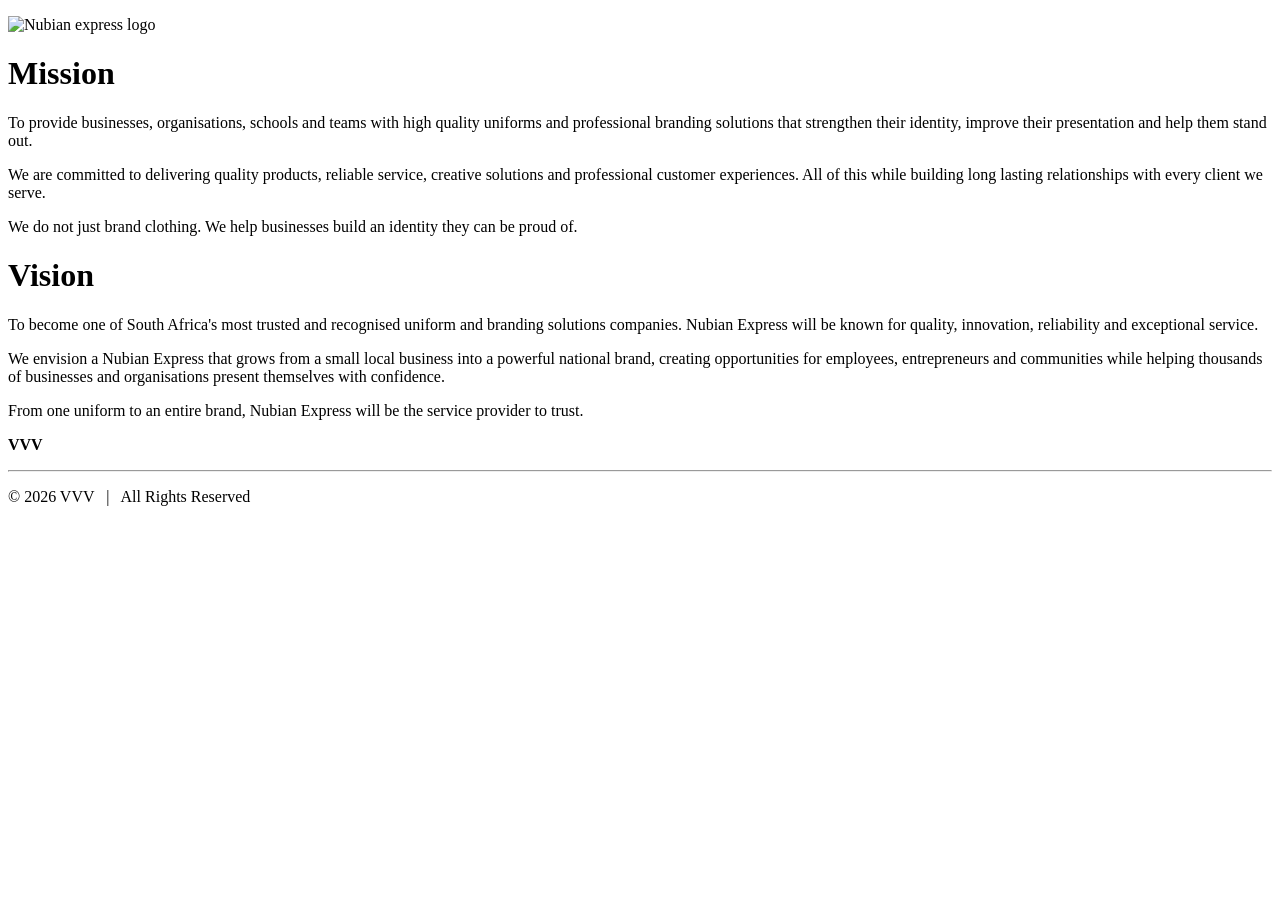
==== about.html @ 1614565c "Updates on the files, containing code." ====
<!DOCTYPE html>
<html lang="en">


<header>
    <meta charset="UTF-8">
    <meta name="viewport" content="width=device-width, initial-scale=1.0">
    <title>Mission & Vision - Nubian Express</title>
 

        <p>
             <img src="images/Logo colour.jpeg"  
                 alt="Nubian express logo"
                 width="120">
        </p>

     

    </header>

<body>

    <h1>Mission</h1>
    <p>To provide businesses, organisations, schools and teams with high quality uniforms and professional branding solutions that strengthen their identity, improve their presentation and help them stand out.</p>
    <p>We are committed to delivering quality products, reliable service, creative solutions and professional customer experiences. All of this while building long lasting relationships with every client we serve.</p>
    <p>We do not just brand clothing. We help businesses build an identity they can be proud of.</p>

    <h1>Vision</h1>
    <p>To become one of South Africa's most trusted and recognised uniform and branding solutions companies. Nubian Express will be known for quality, innovation, reliability and exceptional service.</p>
    <p>We envision a Nubian Express that grows from a small local business into a powerful national brand, creating opportunities for employees, entrepreneurs and communities while helping thousands of businesses and organisations present themselves with confidence.</p>
    <p>From one uniform to an entire brand, Nubian Express will be the service provider to trust.</p>

</body>

   <footer>

        <p>
            <strong>VVV</strong>
        </p>
        <hr>

        <p>
            &copy; 2026 VVV
            &nbsp; | &nbsp;
            All Rights Reserved
        </p>

    </footer>

</html>
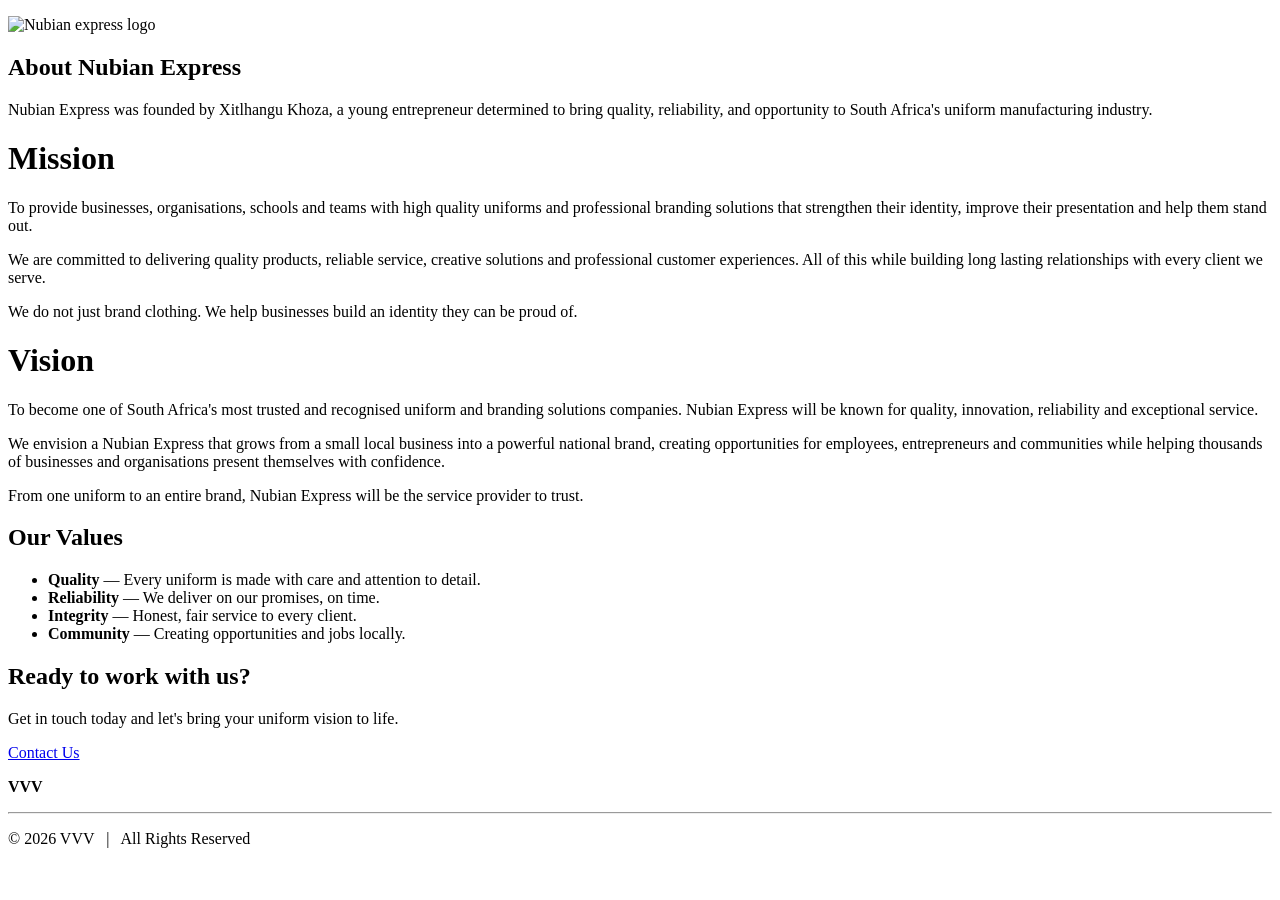
==== commit 7f6ddebf: "Updates on the README page. Few details added too" ====
--- a/about.html
+++ b/about.html
@@ -20,6 +20,12 @@
 
 <body>
 
+    <section class="intro">
+    <h1>About Nubian Express</h1>
+    <p>Nubian Express was founded by Xitlhangu Khoza, a young entrepreneur determined to bring quality, reliability, and opportunity to South Africa's uniform manufacturing industry.</p>
+</section>
+
+
     <h1>Mission</h1>
     <p>To provide businesses, organisations, schools and teams with high quality uniforms and professional branding solutions that strengthen their identity, improve their presentation and help them stand out.</p>
     <p>We are committed to delivering quality products, reliable service, creative solutions and professional customer experiences. All of this while building long lasting relationships with every client we serve.</p>
@@ -29,11 +35,22 @@
     <p>To become one of South Africa's most trusted and recognised uniform and branding solutions companies. Nubian Express will be known for quality, innovation, reliability and exceptional service.</p>
     <p>We envision a Nubian Express that grows from a small local business into a powerful national brand, creating opportunities for employees, entrepreneurs and communities while helping thousands of businesses and organisations present themselves with confidence.</p>
     <p>From one uniform to an entire brand, Nubian Express will be the service provider to trust.</p>
-
+   
+    <h2>Our Values</h2>
+<ul>
+    <li><strong>Quality</strong> — Every uniform is made with care and attention to detail.</li>
+    <li><strong>Reliability</strong> — We deliver on our promises, on time.</li>
+    <li><strong>Integrity</strong> — Honest, fair service to every client.</li>
+    <li><strong>Community</strong> — Creating opportunities and jobs locally.</li>
+</ul>
 </body>
 
    <footer>
-
+<section class="cta">
+    <h2>Ready to work with us?</h2>
+    <p>Get in touch today and let's bring your uniform vision to life.</p>
+    <a href="contact.html" class="cta-btn">Contact Us</a>
+</section>
         <p>
             <strong>VVV</strong>
         </p>
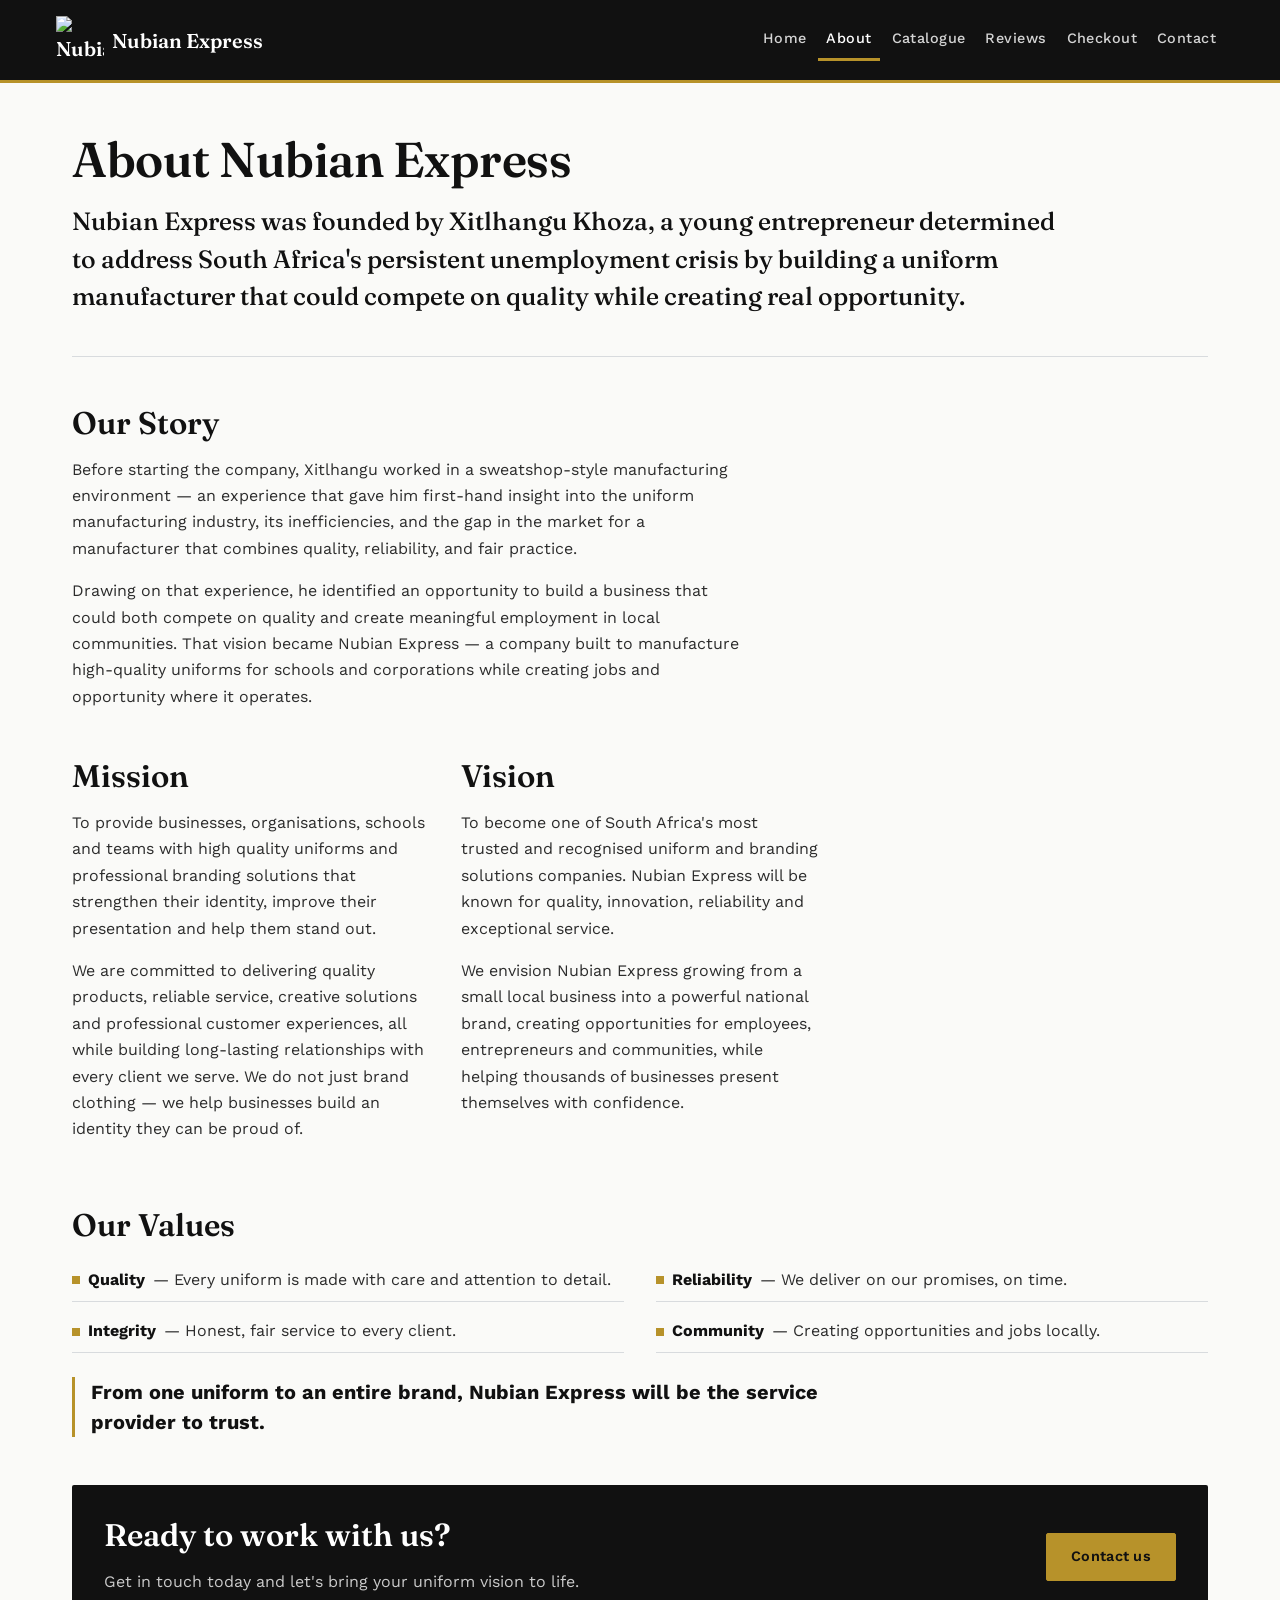
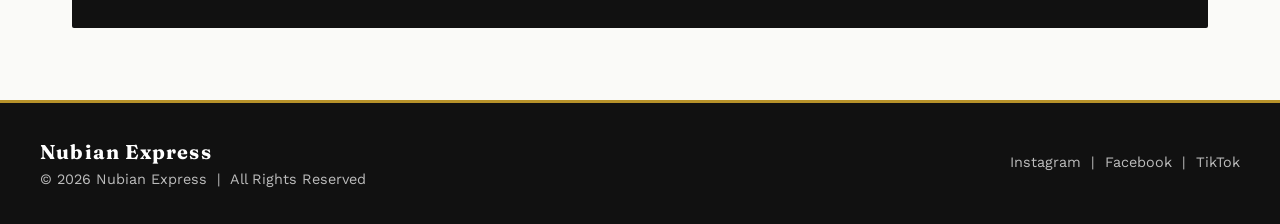
==== commit b428c7c9: "Upate to the Nubian Express website- CSS This is an update to the website. I have added aesthetic fe" ====
--- a/about.html
+++ b/about.html
@@ -1,71 +1,108 @@
 <!DOCTYPE html>
 <html lang="en">
 
-
-<header>
+<head>
     <meta charset="UTF-8">
     <meta name="viewport" content="width=device-width, initial-scale=1.0">
-    <title>Mission & Vision - Nubian Express</title>
- 
-
-        <p>
-             <img src="images/Logo colour.jpeg"  
-                 alt="Nubian express logo"
-                 width="120">
-        </p>
-
-     
-
-    </header>
+    <title>About - Nubian Express</title>
+    <link rel="stylesheet" href="css/style.css">
+</head>
 
 <body>
 
-    <section class="intro">
-    <h1>About Nubian Express</h1>
-    <p>Nubian Express was founded by Xitlhangu Khoza, a young entrepreneur determined to bring quality, reliability, and opportunity to South Africa's uniform manufacturing industry.</p>
-</section>
+    <header class="site-header">
+        <div class="site-header__inner">
+            <a href="index.html" class="site-header__logo">
+                <img src="images/Logo colour.jpeg" alt="Nubian Express logo" width="120" height="120">
+                Nubian Express
+            </a>
 
+            <button class="nav-toggle" aria-expanded="false" aria-controls="site-nav">
+                <span class="nav-toggle__bar"></span>
+                <span class="nav-toggle__bar"></span>
+                <span class="nav-toggle__bar"></span>
+                <span class="sr-only">Menu</span>
+            </button>
 
-    <h1>Mission</h1>
-    <p>To provide businesses, organisations, schools and teams with high quality uniforms and professional branding solutions that strengthen their identity, improve their presentation and help them stand out.</p>
-    <p>We are committed to delivering quality products, reliable service, creative solutions and professional customer experiences. All of this while building long lasting relationships with every client we serve.</p>
-    <p>We do not just brand clothing. We help businesses build an identity they can be proud of.</p>
+            <nav class="site-nav" id="site-nav">
+                <ul>
+                    <li><a href="index.html">Home</a></li>
+                    <li><a href="about.html" aria-current="page">About</a></li>
+                    <li><a href="catalogue.html">Catalogue</a></li>
+                    <li><a href="reviews.html">Reviews</a></li>
+                    <li><a href="checkout.html">Checkout</a></li>
+                    <li><a href="contact.html">Contact</a></li>
+                </ul>
+            </nav>
+        </div>
+    </header>
 
-    <h1>Vision</h1>
-    <p>To become one of South Africa's most trusted and recognised uniform and branding solutions companies. Nubian Express will be known for quality, innovation, reliability and exceptional service.</p>
-    <p>We envision a Nubian Express that grows from a small local business into a powerful national brand, creating opportunities for employees, entrepreneurs and communities while helping thousands of businesses and organisations present themselves with confidence.</p>
-    <p>From one uniform to an entire brand, Nubian Express will be the service provider to trust.</p>
-   
-    <h2>Our Values</h2>
-<ul>
-    <li><strong>Quality</strong> — Every uniform is made with care and attention to detail.</li>
-    <li><strong>Reliability</strong> — We deliver on our promises, on time.</li>
-    <li><strong>Integrity</strong> — Honest, fair service to every client.</li>
-    <li><strong>Community</strong> — Creating opportunities and jobs locally.</li>
-</ul>
+    <main>
+
+        <section class="page-intro">
+            <h1>About Nubian Express</h1>
+            <p class="lead">Nubian Express was founded by Xitlhangu Khoza, a young entrepreneur determined to address South Africa's persistent unemployment crisis by building a uniform manufacturer that could compete on quality while creating real opportunity.</p>
+        </section>
+
+        <section class="section">
+            <h2>Our Story</h2>
+            <p>Before starting the company, Xitlhangu worked in a sweatshop-style manufacturing environment &mdash; an experience that gave him first-hand insight into the uniform manufacturing industry, its inefficiencies, and the gap in the market for a manufacturer that combines quality, reliability, and fair practice.</p>
+            <p>Drawing on that experience, he identified an opportunity to build a business that could both compete on quality and create meaningful employment in local communities. That vision became Nubian Express &mdash; a company built to manufacture high-quality uniforms for schools and corporations while creating jobs and opportunity where it operates.</p>
+        </section>
+
+        <div class="grid grid--two">
+
+            <section class="section">
+                <h2>Mission</h2>
+                <p>To provide businesses, organisations, schools and teams with high quality uniforms and professional branding solutions that strengthen their identity, improve their presentation and help them stand out.</p>
+                <p>We are committed to delivering quality products, reliable service, creative solutions and professional customer experiences, all while building long-lasting relationships with every client we serve. We do not just brand clothing &mdash; we help businesses build an identity they can be proud of.</p>
+            </section>
+
+            <section class="section">
+                <h2>Vision</h2>
+                <p>To become one of South Africa's most trusted and recognised uniform and branding solutions companies. Nubian Express will be known for quality, innovation, reliability and exceptional service.</p>
+                <p>We envision Nubian Express growing from a small local business into a powerful national brand, creating opportunities for employees, entrepreneurs and communities, while helping thousands of businesses present themselves with confidence.</p>
+            </section>
+
+        </div>
+
+        <section class="section">
+            <h2>Our Values</h2>
+            <ul class="list-columns">
+                <li><strong>Quality</strong> &mdash; Every uniform is made with care and attention to detail.</li>
+                <li><strong>Reliability</strong> &mdash; We deliver on our promises, on time.</li>
+                <li><strong>Integrity</strong> &mdash; Honest, fair service to every client.</li>
+                <li><strong>Community</strong> &mdash; Creating opportunities and jobs locally.</li>
+            </ul>
+            <p class="statement"><strong>From one uniform to an entire brand, Nubian Express will be the service provider to trust.</strong></p>
+        </section>
+
+        <section class="cta">
+            <div>
+                <h2>Ready to work with us?</h2>
+                <p>Get in touch today and let's bring your uniform vision to life.</p>
+            </div>
+            <a href="contact.html" class="btn btn--accent">Contact us</a>
+        </section>
+
+    </main>
+
+    <footer class="site-footer">
+        <div class="site-footer__inner">
+            <div>
+                <p><strong>Nubian Express</strong></p>
+                <p>&copy; 2026 Nubian Express &nbsp;|&nbsp; All Rights Reserved</p>
+            </div>
+            <p class="site-footer__social">
+                <a href="https://instagram.com/nubianexpress" target="_blank" rel="noopener">Instagram</a> &nbsp;|&nbsp;
+                <a href="https://facebook.com/NubianExpress" target="_blank" rel="noopener">Facebook</a> &nbsp;|&nbsp;
+                <a href="https://tiktok.com/@nubianexpress" target="_blank" rel="noopener">TikTok</a>
+            </p>
+        </div>
+    </footer>
+
+    <script src="js/nav.js"></script>
+
 </body>
 
-   <footer>
-<section class="cta">
-    <h2>Ready to work with us?</h2>
-    <p>Get in touch today and let's bring your uniform vision to life.</p>
-    <a href="contact.html" class="cta-btn">Contact Us</a>
-</section>
-        <p>
-            <strong>VVV</strong>
-        </p>
-        <hr>
-
-        <p>
-            &copy; 2026 VVV
-            &nbsp; | &nbsp;
-            All Rights Reserved
-        </p>
-
-    </footer>
-
 </html>
-
-
-
-
--- a/css/style.css
+++ b/css/style.css
@@ -0,0 +1,857 @@
+/* ==========================================================================
+   NUBIAN EXPRESS â€” MAIN STYLESHEET
+   WEDE5020 Part 2
+   --------------------------------------------------------------------------
+   Built from the Nubian Express Website Proposal (Aug 2026):
+     - Positioning: upper-class, high-end uniform manufacturer
+     - Palette:  Gold (accent) / Silver (secondary accent) /
+                 Black (primary text & backgrounds) / White (negative space)
+     - Type:     heading font in the role of "Azurite Stockholm" (premium,
+                 distinctive) and body font in the role of "Clear Sans"
+                 (clean, highly legible). Both of those named fonts are paid
+                 commercial fonts with no free web-licence, so Fraunces and
+                 Work Sans stand in for them here â€” same roles, same feel,
+                 free to embed. Swap the two font-family stacks in section 2
+                 if a licence for the originals is purchased later.
+   --------------------------------------------------------------------------
+   Contents
+     1. CSS reset
+     2. Design tokens (custom properties)
+     3. Base styles
+     4. Typography
+     5. Layout (Flexbox + CSS Grid)
+     6. Header and navigation
+     7. Components (cards, forms, buttons, calculator, reviews, checkout)
+     8. Footer
+     9. Media queries / breakpoints
+   ========================================================================== */
+
+/* Web fonts â€” @import must be the first rule in the file. */
+@import url("https://fonts.googleapis.com/css2?family=Fraunces:opsz,wght@9..144,400;9..144,500;9..144,600;9..144,700&family=Work+Sans:wght@400;500;600;700&display=swap");
+
+
+/* ==========================================================================
+   1. CSS RESET
+   ========================================================================== */
+
+*,
+*::before,
+*::after {
+    margin: 0;
+    padding: 0;
+    box-sizing: border-box;
+}
+
+html {
+    -webkit-text-size-adjust: 100%;
+    scroll-behavior: smooth;
+}
+
+img,
+picture,
+iframe {
+    display: block;
+    max-width: 100%;
+}
+
+ul,
+ol {
+    list-style: none;
+}
+
+a {
+    text-decoration: none;
+    color: inherit;
+}
+
+button,
+input,
+select,
+textarea {
+    font: inherit;
+    color: inherit;
+}
+
+table {
+    border-collapse: collapse;
+    width: 100%;
+}
+
+
+/* ==========================================================================
+   2. DESIGN TOKENS
+   ========================================================================== */
+
+:root {
+
+    /* --- Colour scheme: Gold / Silver / Black / White, per the proposal --- */
+    --gold:         #b7922a;   /* accent â€” headings, highlights, CTAs        */
+    --gold-dark:    #8f7120;   /* accent, darkened for hover/active states   */
+    --gold-tint:    #f4ecd8;   /* pale gold wash for subtle surfaces         */
+    --silver:       #9aa1a8;   /* secondary accent â€” supporting text/detail  */
+    --silver-light: #d8dbde;   /* hairlines, borders on dark surfaces        */
+    --ink:          #111111;   /* primary text & backgrounds â€” authority     */
+    --ink-soft:     #1d1d1d;   /* raised panels on a black background        */
+    --white:        #ffffff;
+    --paper:        #fafaf8;   /* page background â€” clean, uncluttered       */
+    --body-text:    #2c2c2c;
+
+    /* --- Typography --- */
+    --font-heading: "Fraunces", Georgia, "Times New Roman", serif;
+    --font-body:    "Work Sans", "Segoe UI", system-ui, sans-serif;
+
+    /* Modular type scale, ratio 1.25, base 1rem = 16px */
+    --size-xs:   0.8rem;
+    --size-sm:   0.9rem;
+    --size-base: 1rem;
+    --size-md:   1.25rem;
+    --size-lg:   1.563rem;
+    --size-xl:   1.953rem;
+    --size-2xl:  2.441rem;
+    --size-3xl:  3.052rem;
+
+    --leading-tight: 1.15;
+    --leading-normal: 1.65;
+
+    /* --- Spacing scale --- */
+    --space-1: 0.25rem;
+    --space-2: 0.5rem;
+    --space-3: 1rem;
+    --space-4: 1.5rem;
+    --space-5: 2rem;
+    --space-6: 3rem;
+    --space-7: 4.5rem;
+
+    /* --- Other --- */
+    --radius: 2px;
+    --shadow-card: 0 1px 2px rgba(17, 17, 17, 0.06),
+                   0 10px 26px rgba(17, 17, 17, 0.08);
+    --shadow-lift: 0 2px 6px rgba(17, 17, 17, 0.10),
+                   0 18px 44px rgba(17, 17, 17, 0.14);
+    --wrapper: 75rem;
+}
+
+
+/* ==========================================================================
+   3. BASE STYLES
+   ========================================================================== */
+
+body {
+    font-family: var(--font-body);
+    font-size: var(--size-base);
+    line-height: var(--leading-normal);
+    color: var(--body-text);
+    background-color: var(--paper);
+    display: flex;
+    flex-direction: column;
+    min-height: 100vh;
+}
+
+main {
+    flex: 1;
+    width: 100%;
+    max-width: var(--wrapper);
+    margin: 0 auto;
+    padding: var(--space-5) var(--space-3) var(--space-7);
+}
+
+hr {
+    border: 0;
+    border-top: 1px solid var(--silver-light);
+    margin: var(--space-5) 0;
+}
+
+.sr-only {
+    position: absolute;
+    width: 1px;
+    height: 1px;
+    overflow: hidden;
+    clip: rect(0 0 0 0);
+    white-space: nowrap;
+}
+
+::selection {
+    background-color: var(--gold);
+    color: var(--ink);
+}
+
+
+/* ==========================================================================
+   4. TYPOGRAPHY
+   ========================================================================== */
+
+h1, h2, h3 {
+    font-family: var(--font-heading);
+    color: var(--ink);
+    line-height: var(--leading-tight);
+    text-wrap: balance;
+}
+
+h1 {
+    font-size: var(--size-2xl);
+    font-weight: 600;
+    letter-spacing: -0.01em;
+    margin-bottom: var(--space-3);
+}
+
+h2 {
+    font-size: var(--size-xl);
+    font-weight: 600;
+    margin-bottom: var(--space-3);
+}
+
+h3 {
+    font-size: var(--size-md);
+    font-weight: 600;
+    margin-bottom: var(--space-2);
+}
+
+p {
+    margin-bottom: var(--space-3);
+    max-width: 68ch;
+}
+
+strong {
+    font-weight: 700;
+    color: var(--ink);
+}
+
+em {
+    color: var(--silver);
+    font-style: italic;
+}
+
+main p a {
+    color: var(--gold-dark);
+    font-weight: 500;
+    border-bottom: 1px solid currentColor;
+    transition: color 0.15s ease;
+}
+
+main p a:hover   { color: var(--ink); }
+main p a:focus-visible { outline: 3px solid var(--gold); outline-offset: 2px; }
+main p a:active  { color: var(--gold-dark); }
+
+.lead {
+    font-family: var(--font-heading);
+    font-size: var(--size-md);
+    font-weight: 500;
+    color: var(--ink);
+    line-height: 1.5;
+    max-width: 62ch;
+}
+
+.statement {
+    border-left: 3px solid var(--gold);
+    padding-left: var(--space-3);
+    font-size: var(--size-md);
+    line-height: 1.5;
+}
+
+.eyebrow {
+    display: inline-block;
+    font-family: var(--font-body);
+    font-size: var(--size-xs);
+    font-weight: 600;
+    color: var(--gold-dark);
+    margin-bottom: var(--space-2);
+}
+
+.price {
+    font-family: var(--font-heading);
+    font-size: var(--size-md);
+    font-weight: 600;
+    color: var(--ink);
+}
+
+
+/* ==========================================================================
+   5. LAYOUT
+   ========================================================================== */
+
+.section {
+    margin-bottom: var(--space-6);
+}
+
+.page-intro {
+    padding-bottom: var(--space-4);
+    border-bottom: 1px solid var(--silver-light);
+    margin-bottom: var(--space-6);
+}
+
+.grid {
+    display: grid;
+    grid-template-columns: 1fr;
+    gap: var(--space-4);
+    align-items: stretch;
+}
+
+.grid--two {
+    grid-template-columns: 1fr;
+}
+
+.list-columns {
+    display: grid;
+    grid-template-columns: 1fr;
+    gap: var(--space-2) var(--space-5);
+    margin-bottom: var(--space-4);
+}
+
+.list-columns li {
+    display: flex;
+    align-items: flex-start;
+    gap: var(--space-2);
+    padding: var(--space-2) 0;
+    border-bottom: 1px solid var(--silver-light);
+}
+
+.list-columns li::before {
+    content: "";
+    flex: 0 0 auto;
+    width: 0.5rem;
+    height: 0.5rem;
+    margin-top: 0.6rem;
+    background-color: var(--gold);
+}
+
+/* Named-area layout used on the contact page */
+.contact-layout {
+    display: grid;
+    grid-template-columns: 1fr;
+    grid-template-areas: "details" "form" "map";
+    gap: var(--space-5);
+}
+
+.contact-layout__details { grid-area: details; }
+.contact-layout__form    { grid-area: form; }
+.contact-layout__map     { grid-area: map; }
+
+/* Named-area layout used on the checkout page */
+.checkout-layout {
+    display: grid;
+    grid-template-columns: 1fr;
+    grid-template-areas: "details" "summary";
+    gap: var(--space-5);
+}
+
+.checkout-layout__details { grid-area: details; }
+.checkout-layout__summary { grid-area: summary; }
+
+
+/* ==========================================================================
+   6. HEADER AND NAVIGATION
+   ========================================================================== */
+
+.site-header {
+    background-color: var(--ink);
+    border-bottom: 3px solid var(--gold);
+}
+
+.site-header__inner {
+    width: 100%;
+    max-width: var(--wrapper);
+    margin: 0 auto;
+    padding: var(--space-3);
+    display: flex;
+    justify-content: space-between;
+    align-items: center;
+    gap: var(--space-3);
+}
+
+.site-header__logo {
+    display: flex;
+    align-items: center;
+    gap: var(--space-2);
+    font-family: var(--font-heading);
+    font-size: var(--size-md);
+    font-weight: 600;
+    color: var(--white);
+}
+
+.site-header__logo img {
+    width: 3rem;
+    height: 3rem;
+    object-fit: contain;
+}
+
+.nav-toggle {
+    display: flex;
+    flex-direction: column;
+    justify-content: center;
+    align-items: center;
+    gap: 5px;
+    width: 2.75rem;
+    height: 2.75rem;
+    background-color: transparent;
+    border: 1px solid rgba(255, 255, 255, 0.3);
+    border-radius: var(--radius);
+    cursor: pointer;
+}
+
+.nav-toggle__bar {
+    display: block;
+    width: 1.25rem;
+    height: 2px;
+    background-color: var(--white);
+}
+
+.nav-toggle:hover        { background-color: var(--ink-soft); border-color: var(--gold); }
+.nav-toggle:focus-visible{ outline: 3px solid var(--gold); outline-offset: 2px; }
+.nav-toggle:active        { background-color: var(--gold-dark); }
+
+.site-nav {
+    display: none;
+    width: 100%;
+}
+
+.site-nav.is-open {
+    display: block;
+}
+
+.site-nav ul {
+    display: flex;
+    flex-direction: column;
+    gap: var(--space-1);
+    padding-bottom: var(--space-3);
+}
+
+.site-nav a {
+    display: block;
+    padding: var(--space-2) var(--space-3);
+    font-size: var(--size-sm);
+    font-weight: 500;
+    letter-spacing: 0.03em;
+    color: rgba(255, 255, 255, 0.82);
+    border-left: 3px solid transparent;
+    transition: color 0.15s ease, background-color 0.15s ease;
+}
+
+.site-nav a:hover  { color: var(--white); background-color: var(--ink-soft); }
+.site-nav a:focus-visible { outline: 3px solid var(--gold); outline-offset: -3px; color: var(--white); }
+.site-nav a:active { background-color: var(--gold-dark); color: var(--white); }
+.site-nav a[aria-current="page"] { color: var(--white); border-left-color: var(--gold); }
+
+
+/* ==========================================================================
+   7. COMPONENTS
+   ========================================================================== */
+
+/* --- Hero (home page) --- */
+
+.hero {
+    background-color: var(--ink);
+    color: var(--white);
+    padding: var(--space-6) var(--space-4);
+    border-radius: var(--radius);
+    margin-bottom: var(--space-6);
+}
+
+.hero h1 { color: var(--white); }
+.hero .lead { color: rgba(255, 255, 255, 0.82); }
+
+/* --- Card: products, services, values --- */
+
+.card {
+    display: flex;
+    flex-direction: column;
+    background-color: var(--white);
+    border: 1px solid var(--silver-light);
+    border-top: 3px solid var(--ink);
+    border-radius: var(--radius);
+    box-shadow: var(--shadow-card);
+    overflow: hidden;
+    transition: box-shadow 0.2s ease, border-top-color 0.2s ease;
+}
+
+.card:hover        { box-shadow: var(--shadow-lift); border-top-color: var(--gold); }
+.card:focus-within { border-top-color: var(--gold); box-shadow: var(--shadow-lift); }
+
+.card__media { background-color: var(--paper); border-bottom: 1px solid var(--silver-light); }
+
+.card__media img {
+    width: 100%;
+    height: 14rem;
+    object-fit: cover;
+}
+
+.card__body {
+    display: flex;
+    flex-direction: column;
+    gap: var(--space-2);
+    padding: var(--space-4);
+    flex: 1;
+}
+
+.card__body p { margin-bottom: 0; max-width: none; }
+
+.card__title {
+    font-family: var(--font-heading);
+    font-size: var(--size-md);
+    font-weight: 600;
+    color: var(--ink);
+}
+
+/* --- Order form inside a product card --- */
+
+.order-form {
+    display: grid;
+    grid-template-columns: 1fr;
+    gap: var(--space-2);
+    margin-top: auto;
+    padding-top: var(--space-3);
+    border-top: 1px dashed var(--silver-light);
+}
+
+.field {
+    display: flex;
+    flex-direction: column;
+    gap: var(--space-1);
+}
+
+label {
+    font-size: var(--size-xs);
+    font-weight: 700;
+    letter-spacing: 0.05em;
+    color: var(--silver);
+}
+
+input, select, textarea {
+    width: 100%;
+    padding: 0.6rem 0.7rem;
+    font-size: var(--size-sm);
+    background-color: var(--white);
+    color: var(--ink);
+    border: 1px solid var(--silver-light);
+    border-radius: var(--radius);
+    transition: border-color 0.15s ease, box-shadow 0.15s ease;
+}
+
+input:hover, select:hover, textarea:hover { border-color: var(--silver); }
+
+input:focus, select:focus, textarea:focus {
+    outline: none;
+    border-color: var(--gold);
+    box-shadow: 0 0 0 3px rgba(183, 146, 42, 0.25);
+}
+
+textarea { resize: vertical; min-height: 9rem; }
+
+/* --- Buttons --- */
+
+button, .btn {
+    display: inline-block;
+    padding: 0.7rem var(--space-4);
+    font-family: var(--font-body);
+    font-size: var(--size-sm);
+    font-weight: 600;
+    letter-spacing: 0.02em;
+    text-align: center;
+    color: var(--white);
+    background-color: var(--ink);
+    border: 1px solid var(--ink);
+    border-radius: var(--radius);
+    cursor: pointer;
+    transition: background-color 0.15s ease, transform 0.08s ease;
+}
+
+button:hover, .btn:hover { background-color: var(--gold-dark); border-color: var(--gold-dark); }
+button:focus-visible, .btn:focus-visible { outline: 3px solid var(--gold); outline-offset: 2px; }
+button:active, .btn:active { transform: translateY(1px); }
+
+.btn--accent { background-color: var(--gold); border-color: var(--gold); color: var(--ink); }
+.btn--accent:hover { background-color: var(--gold-dark); border-color: var(--gold-dark); color: var(--white); }
+
+.btn--outline {
+    background-color: transparent;
+    color: var(--ink);
+    border-color: var(--ink);
+}
+
+.btn--outline:hover { background-color: var(--ink); color: var(--white); }
+
+/* --- Call to action panel --- */
+
+.cta {
+    background-color: var(--ink);
+    border-radius: var(--radius);
+    padding: var(--space-5);
+    margin-top: var(--space-6);
+    display: flex;
+    flex-direction: column;
+    align-items: flex-start;
+    gap: var(--space-4);
+}
+
+.cta h2, .cta p { color: var(--white); }
+.cta p { margin-bottom: 0; color: rgba(255, 255, 255, 0.78); }
+
+/* --- Contact details --- */
+
+.contact-details p {
+    padding-bottom: var(--space-3);
+    border-bottom: 1px solid var(--silver-light);
+}
+
+.contact-details p:last-child { border-bottom: 0; }
+
+/* --- Responsive map --- */
+
+.map-frame {
+    position: relative;
+    width: 100%;
+    aspect-ratio: 4 / 3;
+    border: 1px solid var(--silver-light);
+    border-radius: var(--radius);
+    overflow: hidden;
+    box-shadow: var(--shadow-card);
+}
+
+.map-frame iframe { position: absolute; inset: 0; width: 100%; height: 100%; border: 0; }
+
+/* --- Cost calculator --- */
+
+.calculator {
+    background-color: var(--white);
+    border: 1px solid var(--silver-light);
+    border-top: 3px solid var(--gold);
+    border-radius: var(--radius);
+    box-shadow: var(--shadow-card);
+    padding: var(--space-5);
+    margin-bottom: var(--space-6);
+}
+
+.calculator__grid {
+    display: grid;
+    grid-template-columns: 1fr;
+    gap: var(--space-4);
+    margin-top: var(--space-4);
+}
+
+.calculator__result {
+    background-color: var(--gold-tint);
+    border: 1px solid var(--gold);
+    border-radius: var(--radius);
+    padding: var(--space-4);
+    display: flex;
+    flex-direction: column;
+    justify-content: center;
+    gap: var(--space-1);
+}
+
+.calculator__result .price {
+    font-size: var(--size-2xl);
+}
+
+.calculator__note {
+    font-size: var(--size-xs);
+    color: var(--silver);
+    margin-bottom: 0;
+}
+
+/* --- Reviews --- */
+
+.review-card {
+    background-color: var(--white);
+    border: 1px solid var(--silver-light);
+    border-radius: var(--radius);
+    box-shadow: var(--shadow-card);
+    padding: var(--space-4);
+    display: flex;
+    flex-direction: column;
+    gap: var(--space-2);
+}
+
+.review-card__stars {
+    color: var(--gold);
+    font-size: var(--size-md);
+    letter-spacing: 0.1em;
+}
+
+.review-card__quote {
+    color: var(--ink);
+    font-style: italic;
+    margin-bottom: 0;
+    flex: 1;
+}
+
+.review-card__author {
+    font-size: var(--size-sm);
+    font-weight: 600;
+    color: var(--ink);
+    margin-bottom: 0;
+}
+
+.review-card__role {
+    font-size: var(--size-xs);
+    color: var(--silver);
+}
+
+/* --- Checkout summary table --- */
+
+.summary-table th,
+.summary-table td {
+    text-align: left;
+    padding: var(--space-2) var(--space-2);
+    border-bottom: 1px solid var(--silver-light);
+    font-size: var(--size-sm);
+}
+
+.summary-table th {
+    font-family: var(--font-heading);
+    font-weight: 600;
+    color: var(--ink);
+}
+
+.summary-table tfoot td {
+    font-weight: 700;
+    color: var(--ink);
+    border-bottom: 0;
+    border-top: 2px solid var(--ink);
+}
+
+.summary-panel {
+    background-color: var(--white);
+    border: 1px solid var(--silver-light);
+    border-top: 3px solid var(--ink);
+    border-radius: var(--radius);
+    box-shadow: var(--shadow-card);
+    padding: var(--space-4);
+}
+
+.confirmation {
+    display: none;
+    background-color: var(--gold-tint);
+    border: 1px solid var(--gold);
+    border-radius: var(--radius);
+    padding: var(--space-4);
+    margin-top: var(--space-4);
+}
+
+.confirmation.is-visible { display: block; }
+
+
+/* ==========================================================================
+   8. FOOTER
+   ========================================================================== */
+
+.site-footer {
+    background-color: var(--ink);
+    color: rgba(255, 255, 255, 0.72);
+    border-top: 3px solid var(--gold);
+    padding: var(--space-5) var(--space-3);
+}
+
+.site-footer__inner {
+    width: 100%;
+    max-width: var(--wrapper);
+    margin: 0 auto;
+    display: flex;
+    flex-direction: column;
+    align-items: flex-start;
+    gap: var(--space-3);
+}
+
+.site-footer p { margin-bottom: 0; font-size: var(--size-sm); }
+
+.site-footer strong {
+    font-family: var(--font-heading);
+    font-size: var(--size-md);
+    letter-spacing: 0.06em;
+    color: var(--white);
+}
+
+.site-footer hr { border-top-color: rgba(255, 255, 255, 0.2); margin: 0; width: 100%; }
+
+.site-footer__social a {
+    color: rgba(255, 255, 255, 0.72);
+    border-bottom: 1px solid transparent;
+}
+
+.site-footer__social a:hover { color: var(--gold); border-bottom-color: var(--gold); }
+
+
+/* ==========================================================================
+   9. MEDIA QUERIES / BREAKPOINTS
+   --------------------------------------------------------------------------
+     Mobile   up to 47.99em (~767px)  â€” single column, menu collapsed
+     Tablet   from 48em     (~768px)  â€” two columns, menu visible
+     Desktop  from 64em     (~1024px) â€” three columns, wider type
+   ========================================================================== */
+
+@media screen and (min-width: 48em) {
+
+    :root { --size-2xl: 2.8rem; }
+
+    main { padding: var(--space-6) var(--space-5) var(--space-7); }
+
+    .nav-toggle { display: none; }
+
+    .site-nav, .site-nav.is-open { display: block; width: auto; }
+
+    .site-nav ul {
+        flex-direction: row;
+        align-items: center;
+        gap: var(--space-1);
+        padding-bottom: 0;
+    }
+
+    .site-nav a {
+        border-left: 0;
+        border-bottom: 3px solid transparent;
+        padding: var(--space-2);
+    }
+
+    .site-nav a[aria-current="page"] { border-left-color: transparent; border-bottom-color: var(--gold); }
+
+    .grid { grid-template-columns: repeat(2, 1fr); }
+    .grid--two { grid-template-columns: repeat(2, 1fr); }
+    .list-columns { grid-template-columns: repeat(2, 1fr); }
+
+    .calculator__grid { grid-template-columns: 1.2fr 1fr; align-items: start; }
+
+    .cta { flex-direction: row; align-items: center; justify-content: space-between; }
+
+    .site-footer__inner { flex-direction: row; align-items: center; justify-content: space-between; }
+    .site-footer hr { display: none; }
+
+    .contact-layout {
+        grid-template-columns: 1fr 1fr;
+        grid-template-areas: "details form" "map map";
+    }
+
+    .checkout-layout {
+        grid-template-columns: 1.1fr 1fr;
+        grid-template-areas: "details summary";
+        align-items: start;
+    }
+}
+
+@media screen and (min-width: 64em) {
+
+    :root { --size-2xl: 3.052rem; }
+
+    .grid { grid-template-columns: repeat(3, 1fr); gap: var(--space-5); }
+
+    .lead { font-size: var(--size-lg); }
+
+    .contact-layout {
+        grid-template-columns: 1fr 1.1fr 1fr;
+        grid-template-areas: "details form map";
+        align-items: start;
+    }
+
+    .map-frame { aspect-ratio: 3 / 4; }
+}
+
+@media (prefers-reduced-motion: reduce) {
+    *, *::before, *::after {
+        transition-duration: 0.01ms !important;
+        animation-duration: 0.01ms !important;
+        scroll-behavior: auto !important;
+    }
+}
+
+@media print {
+    .site-header, .site-nav, .cta, .order-form, .nav-toggle { display: none; }
+    body { background-color: #fff; color: #000; }
+}
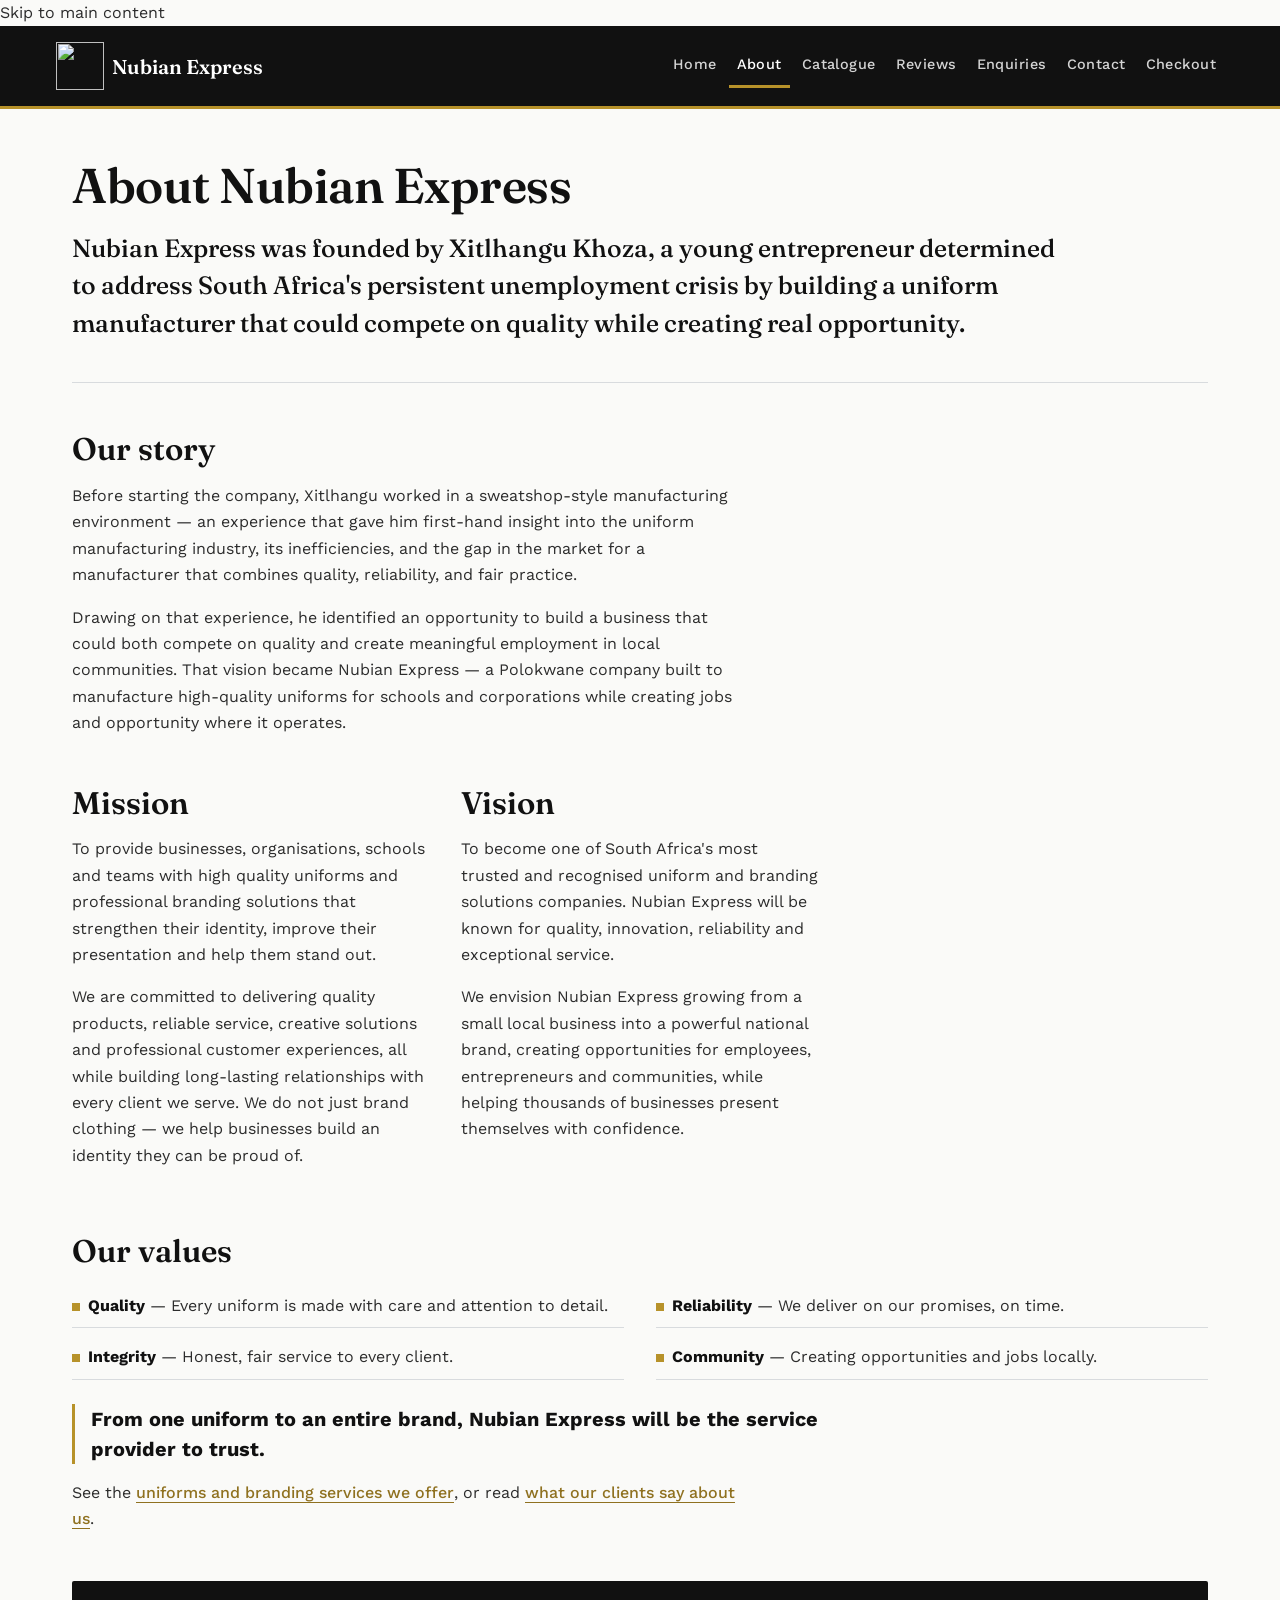
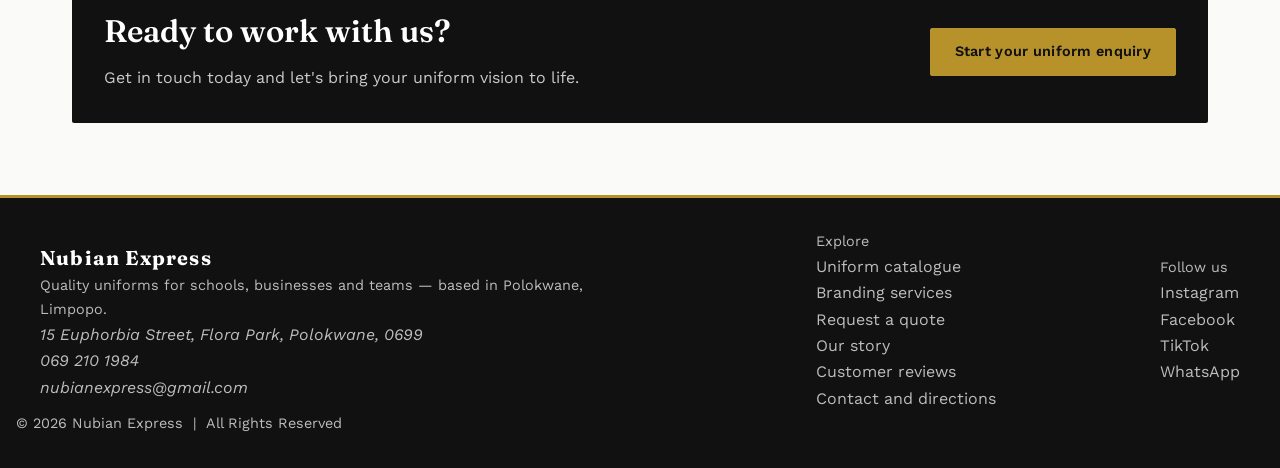
==== commit b906257b: "Add files via upload These updates include the full website for Nubian Express. This is a fully func" ====
--- a/about.html
+++ b/about.html
@@ -1,43 +1,75 @@
 <!DOCTYPE html>
-<html lang="en">
+<html lang="en-ZA">
 
 <head>
     <meta charset="UTF-8">
     <meta name="viewport" content="width=device-width, initial-scale=1.0">
-    <title>About - Nubian Express</title>
+
+    <!-- SEO: unique title and description for this page -->
+    <title>About Us | Nubian Express Uniforms, Polokwane</title>
+    <meta name="description" content="Meet Nubian Express: a Polokwane uniform manufacturer founded by Xitlhangu Khoza to make quality uniforms and create local jobs. Our story, mission and values.">
+    <link rel="canonical" href="https://sivakele.github.io/Nubian-Express-website-Xane-/about.html">
+
+    <!-- Social sharing previews (Facebook, WhatsApp, LinkedIn, X) -->
+    <meta property="og:type" content="website">
+    <meta property="og:site_name" content="Nubian Express">
+    <meta property="og:locale" content="en_ZA">
+    <meta property="og:title" content="About Us | Nubian Express Uniforms, Polokwane">
+    <meta property="og:description" content="Meet Nubian Express: a Polokwane uniform manufacturer founded by Xitlhangu Khoza to make quality uniforms and create local jobs. Our story, mission and values.">
+    <meta property="og:url" content="https://sivakele.github.io/Nubian-Express-website-Xane-/about.html">
+    <meta property="og:image" content="https://sivakele.github.io/Nubian-Express-website-Xane-/images/nubian-express-share.jpg">
+    <meta name="twitter:card" content="summary_large_image">
+
+    <meta name="theme-color" content="#111111">
+    <link rel="icon" type="image/png" href="images/favicon.png">
+
+    <!-- Fonts: preconnect first so the font files start downloading sooner -->
+    <link rel="preconnect" href="https://fonts.googleapis.com">
+    <link rel="preconnect" href="https://fonts.gstatic.com" crossorigin>
+    <link rel="stylesheet" href="https://fonts.googleapis.com/css2?family=Fraunces:opsz,wght@9..144,400;9..144,500;9..144,600;9..144,700&amp;family=Work+Sans:wght@400;500;600;700&amp;display=swap">
     <link rel="stylesheet" href="css/style.css">
+
+    <script src="js/script.js" defer></script>
 </head>
 
 <body>
 
+    <a class="skip-link" href="#main">Skip to main content</a>
+
     <header class="site-header">
         <div class="site-header__inner">
+
             <a href="index.html" class="site-header__logo">
-                <img src="images/Logo colour.jpeg" alt="Nubian Express logo" width="120" height="120">
+                <picture>
+                    <source srcset="images/nubian-express-logo.webp" type="image/webp">
+                    <img src="images/nubian-express-logo.jpg" alt="" width="48" height="48">
+                </picture>
                 Nubian Express
             </a>
 
-            <button class="nav-toggle" aria-expanded="false" aria-controls="site-nav">
+            <button class="nav-toggle" type="button" aria-expanded="false" aria-controls="site-nav">
                 <span class="nav-toggle__bar"></span>
                 <span class="nav-toggle__bar"></span>
                 <span class="nav-toggle__bar"></span>
                 <span class="sr-only">Menu</span>
             </button>
 
-            <nav class="site-nav" id="site-nav">
+            <nav class="site-nav" id="site-nav" aria-label="Main">
                 <ul>
                     <li><a href="index.html">Home</a></li>
                     <li><a href="about.html" aria-current="page">About</a></li>
                     <li><a href="catalogue.html">Catalogue</a></li>
                     <li><a href="reviews.html">Reviews</a></li>
-                    <li><a href="checkout.html">Checkout</a></li>
+                    <li><a href="enquiries.html">Enquiries</a></li>
                     <li><a href="contact.html">Contact</a></li>
+                    <li><a href="checkout.html">Checkout <span class="cart-count" data-cart-count hidden>0</span><span class="sr-only"> (items in your order)</span></a></li>
                 </ul>
             </nav>
+
         </div>
     </header>
 
-    <main>
+    <main id="main">
 
         <section class="page-intro">
             <h1>About Nubian Express</h1>
@@ -45,9 +77,9 @@
         </section>
 
         <section class="section">
-            <h2>Our Story</h2>
+            <h2>Our story</h2>
             <p>Before starting the company, Xitlhangu worked in a sweatshop-style manufacturing environment &mdash; an experience that gave him first-hand insight into the uniform manufacturing industry, its inefficiencies, and the gap in the market for a manufacturer that combines quality, reliability, and fair practice.</p>
-            <p>Drawing on that experience, he identified an opportunity to build a business that could both compete on quality and create meaningful employment in local communities. That vision became Nubian Express &mdash; a company built to manufacture high-quality uniforms for schools and corporations while creating jobs and opportunity where it operates.</p>
+            <p>Drawing on that experience, he identified an opportunity to build a business that could both compete on quality and create meaningful employment in local communities. That vision became Nubian Express &mdash; a Polokwane company built to manufacture high-quality uniforms for schools and corporations while creating jobs and opportunity where it operates.</p>
         </section>
 
         <div class="grid grid--two">
@@ -67,14 +99,15 @@
         </div>
 
         <section class="section">
-            <h2>Our Values</h2>
+            <h2>Our values</h2>
             <ul class="list-columns">
-                <li><strong>Quality</strong> &mdash; Every uniform is made with care and attention to detail.</li>
-                <li><strong>Reliability</strong> &mdash; We deliver on our promises, on time.</li>
-                <li><strong>Integrity</strong> &mdash; Honest, fair service to every client.</li>
-                <li><strong>Community</strong> &mdash; Creating opportunities and jobs locally.</li>
+                <li><span><strong>Quality</strong> &mdash; Every uniform is made with care and attention to detail.</span></li>
+                <li><span><strong>Reliability</strong> &mdash; We deliver on our promises, on time.</span></li>
+                <li><span><strong>Integrity</strong> &mdash; Honest, fair service to every client.</span></li>
+                <li><span><strong>Community</strong> &mdash; Creating opportunities and jobs locally.</span></li>
             </ul>
             <p class="statement"><strong>From one uniform to an entire brand, Nubian Express will be the service provider to trust.</strong></p>
+            <p>See the <a href="catalogue.html">uniforms and branding services we offer</a>, or read <a href="reviews.html">what our clients say about us</a>.</p>
         </section>
 
         <section class="cta">
@@ -82,26 +115,50 @@
                 <h2>Ready to work with us?</h2>
                 <p>Get in touch today and let's bring your uniform vision to life.</p>
             </div>
-            <a href="contact.html" class="btn btn--accent">Contact us</a>
+            <a href="enquiries.html" class="btn btn--accent">Start your uniform enquiry</a>
         </section>
 
     </main>
 
     <footer class="site-footer">
         <div class="site-footer__inner">
+
             <div>
                 <p><strong>Nubian Express</strong></p>
-                <p>&copy; 2026 Nubian Express &nbsp;|&nbsp; All Rights Reserved</p>
+                <p>Quality uniforms for schools, businesses and teams &mdash; based in Polokwane, Limpopo.</p>
+                <address>
+                    15 Euphorbia Street, Flora Park, Polokwane, 0699<br>
+                    <a href="tel:+27692101984">069 210 1984</a><br>
+                    <a href="mailto:nubianexpress@gmail.com">nubianexpress@gmail.com</a>
+                </address>
             </div>
-            <p class="site-footer__social">
-                <a href="https://instagram.com/nubianexpress" target="_blank" rel="noopener">Instagram</a> &nbsp;|&nbsp;
-                <a href="https://facebook.com/NubianExpress" target="_blank" rel="noopener">Facebook</a> &nbsp;|&nbsp;
-                <a href="https://tiktok.com/@nubianexpress" target="_blank" rel="noopener">TikTok</a>
-            </p>
+
+            <nav aria-label="Footer">
+                <p class="site-footer__heading">Explore</p>
+                <ul>
+                    <li><a href="catalogue.html">Uniform catalogue</a></li>
+                    <li><a href="catalogue.html#services">Branding services</a></li>
+                    <li><a href="enquiries.html">Request a quote</a></li>
+                    <li><a href="about.html">Our story</a></li>
+                    <li><a href="reviews.html">Customer reviews</a></li>
+                    <li><a href="contact.html">Contact and directions</a></li>
+                </ul>
+            </nav>
+
+            <div>
+                <p class="site-footer__heading">Follow us</p>
+                <ul>
+                    <li><a href="https://instagram.com/nubianexpress" target="_blank" rel="noopener noreferrer">Instagram</a></li>
+                    <li><a href="https://facebook.com/NubianExpress" target="_blank" rel="noopener noreferrer">Facebook</a></li>
+                    <li><a href="https://tiktok.com/@nubianexpress" target="_blank" rel="noopener noreferrer">TikTok</a></li>
+                    <li><a href="https://wa.me/27692101984" target="_blank" rel="noopener noreferrer">WhatsApp</a></li>
+                </ul>
+            </div>
+
         </div>
+
+        <p class="site-footer__legal">&copy; <span data-year>2026</span> Nubian Express &nbsp;|&nbsp; All Rights Reserved</p>
     </footer>
-
-    <script src="js/nav.js"></script>
 
 </body>
 
